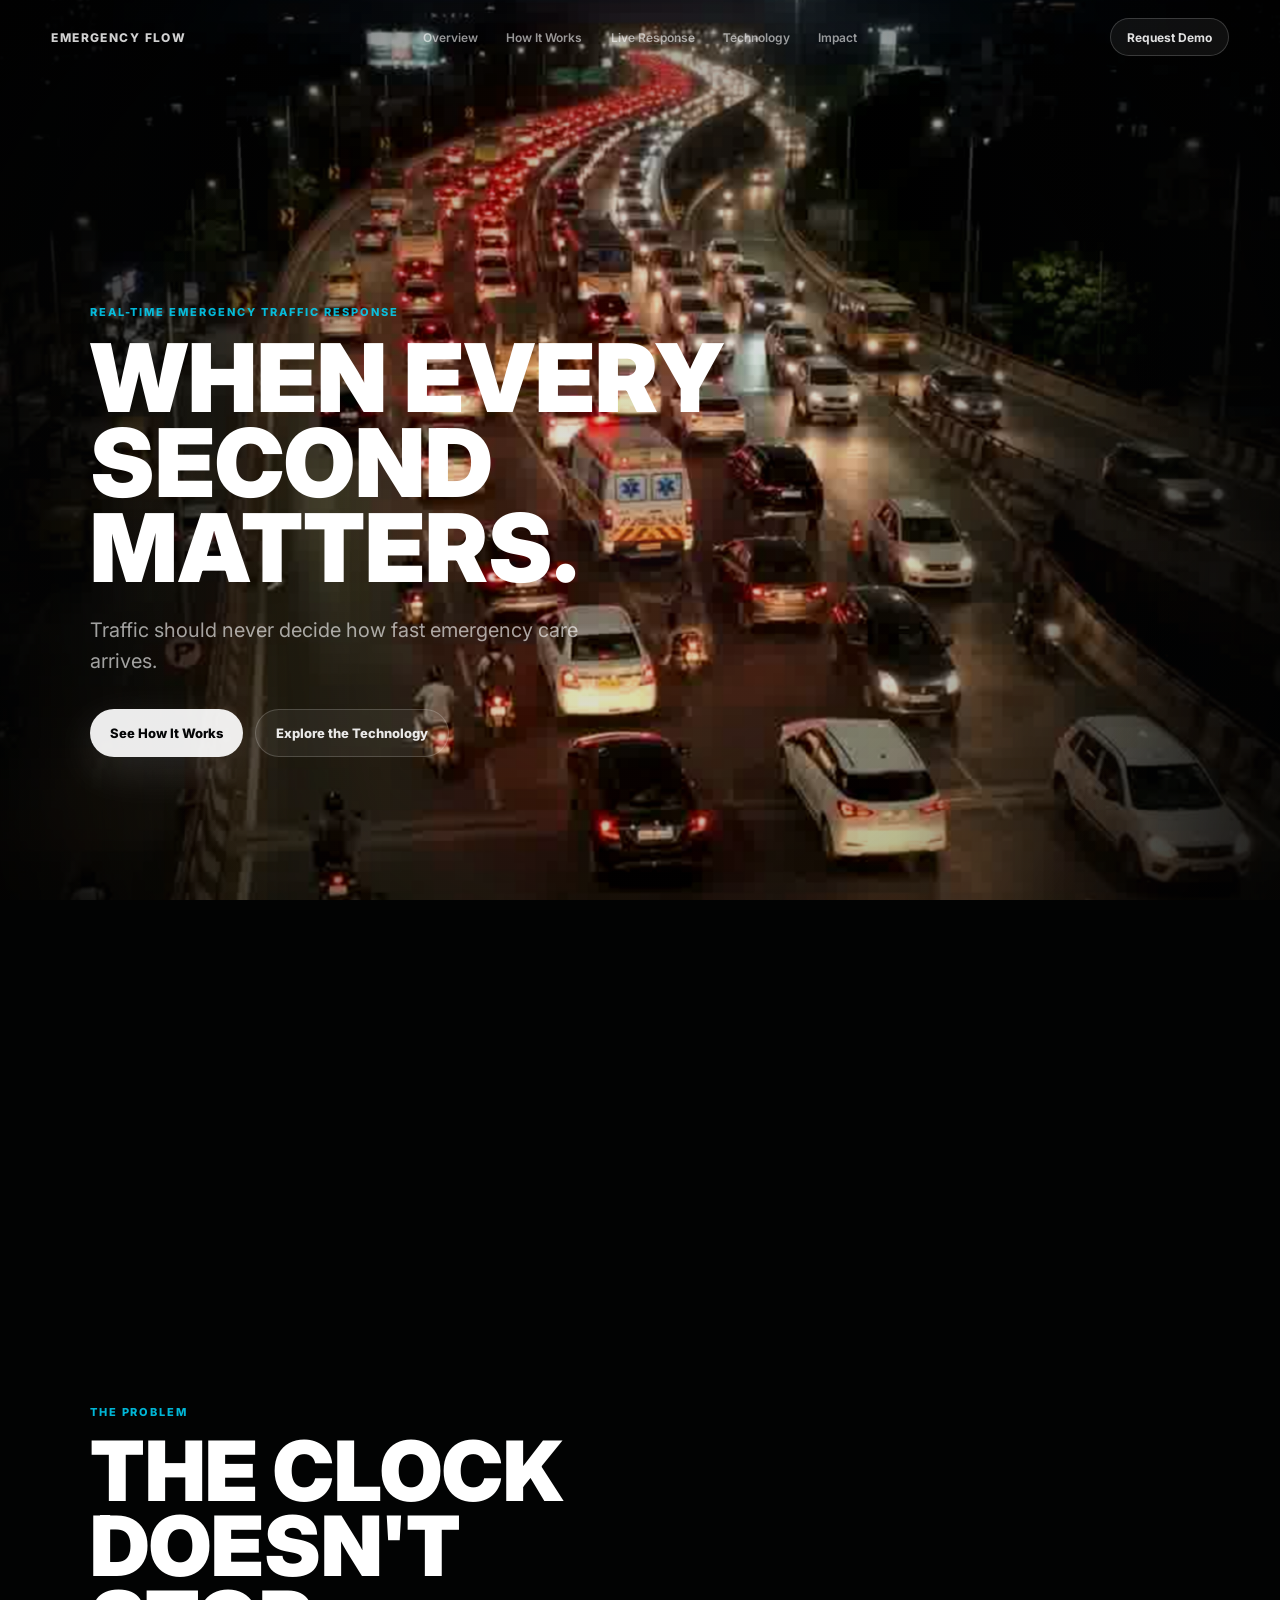
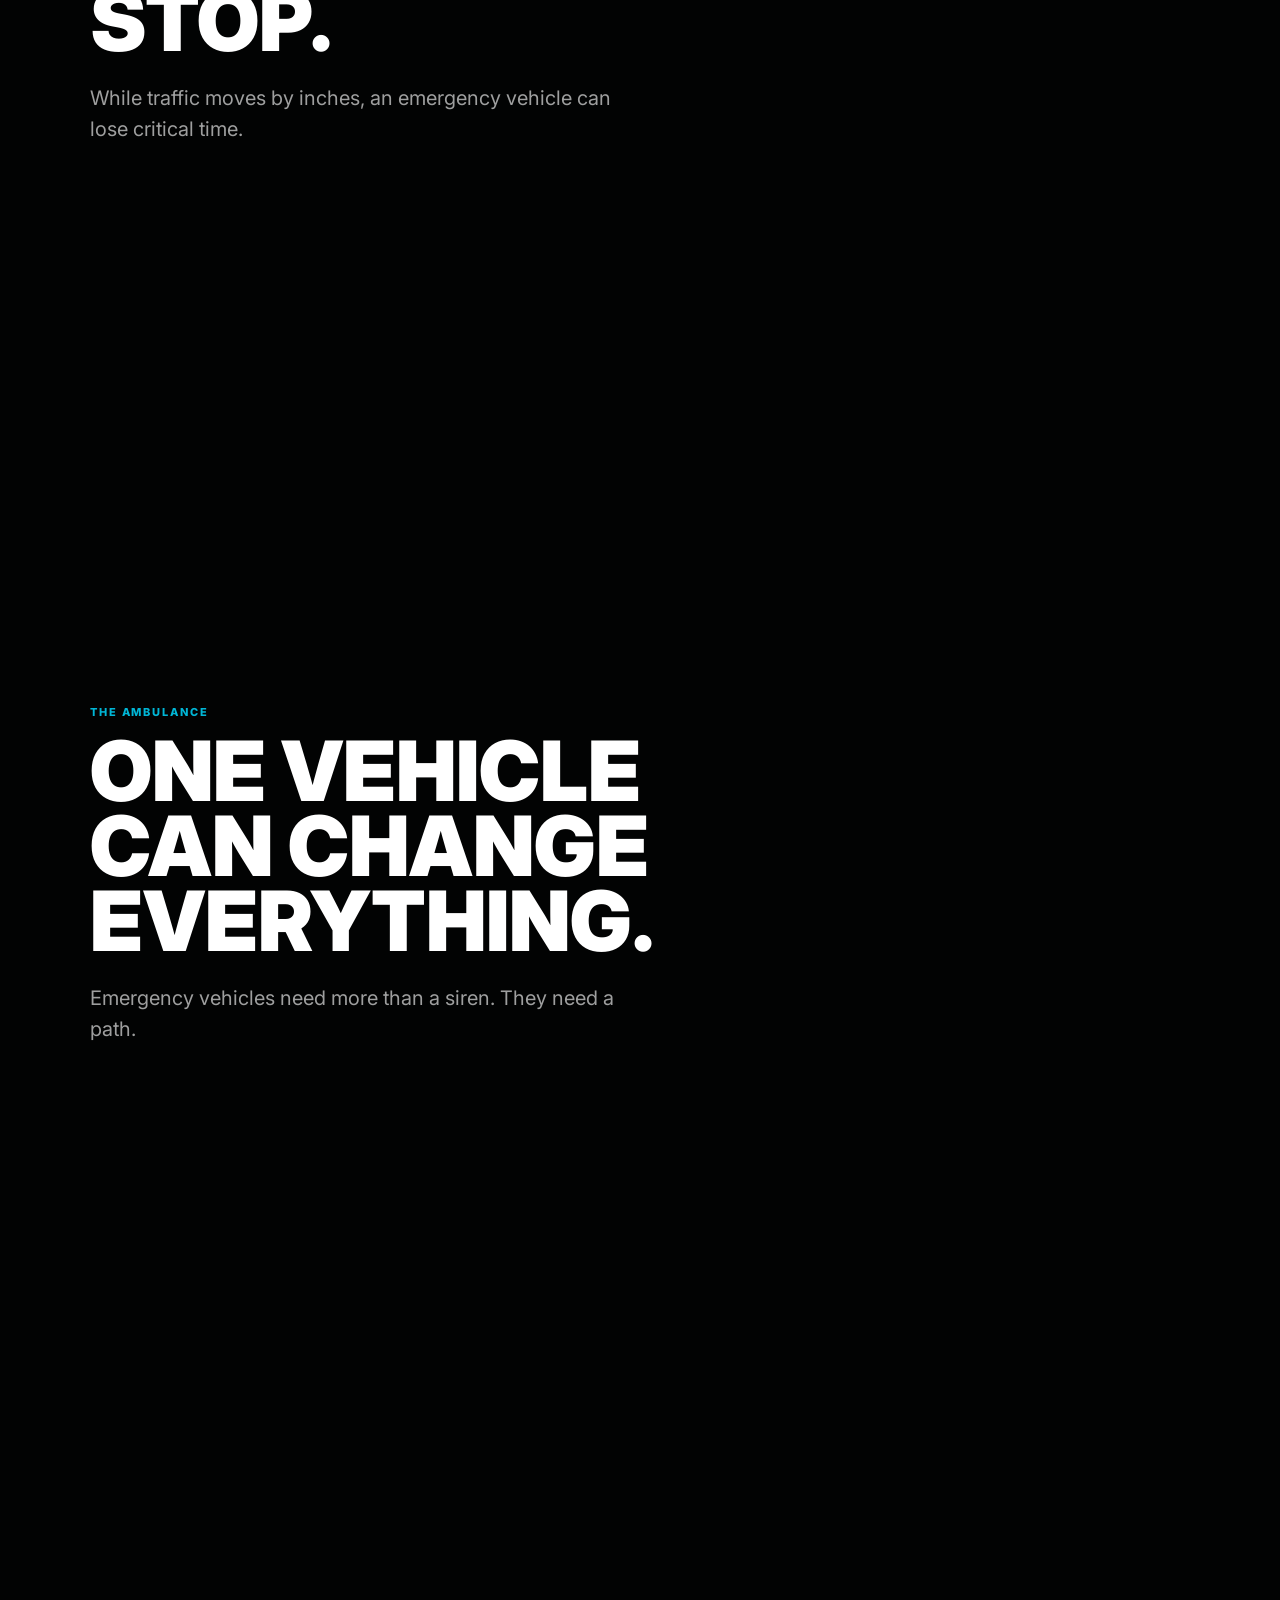
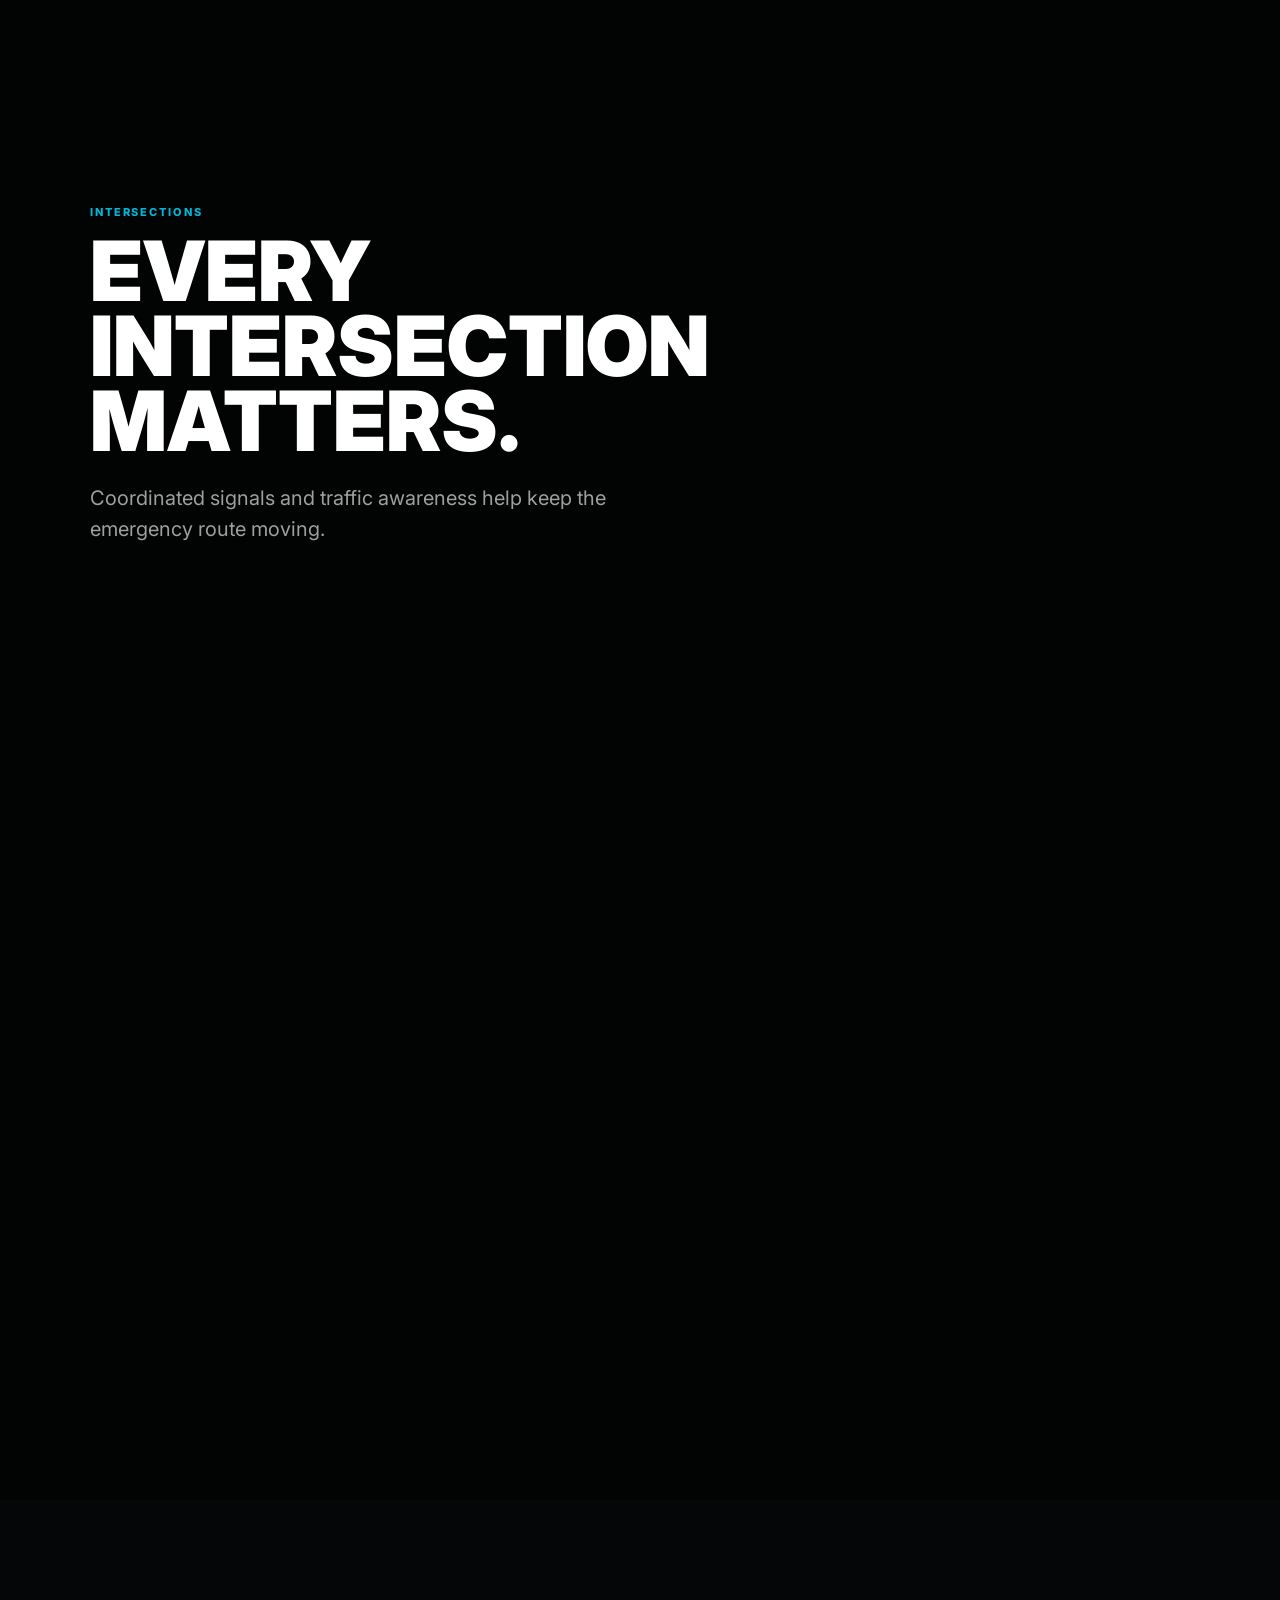
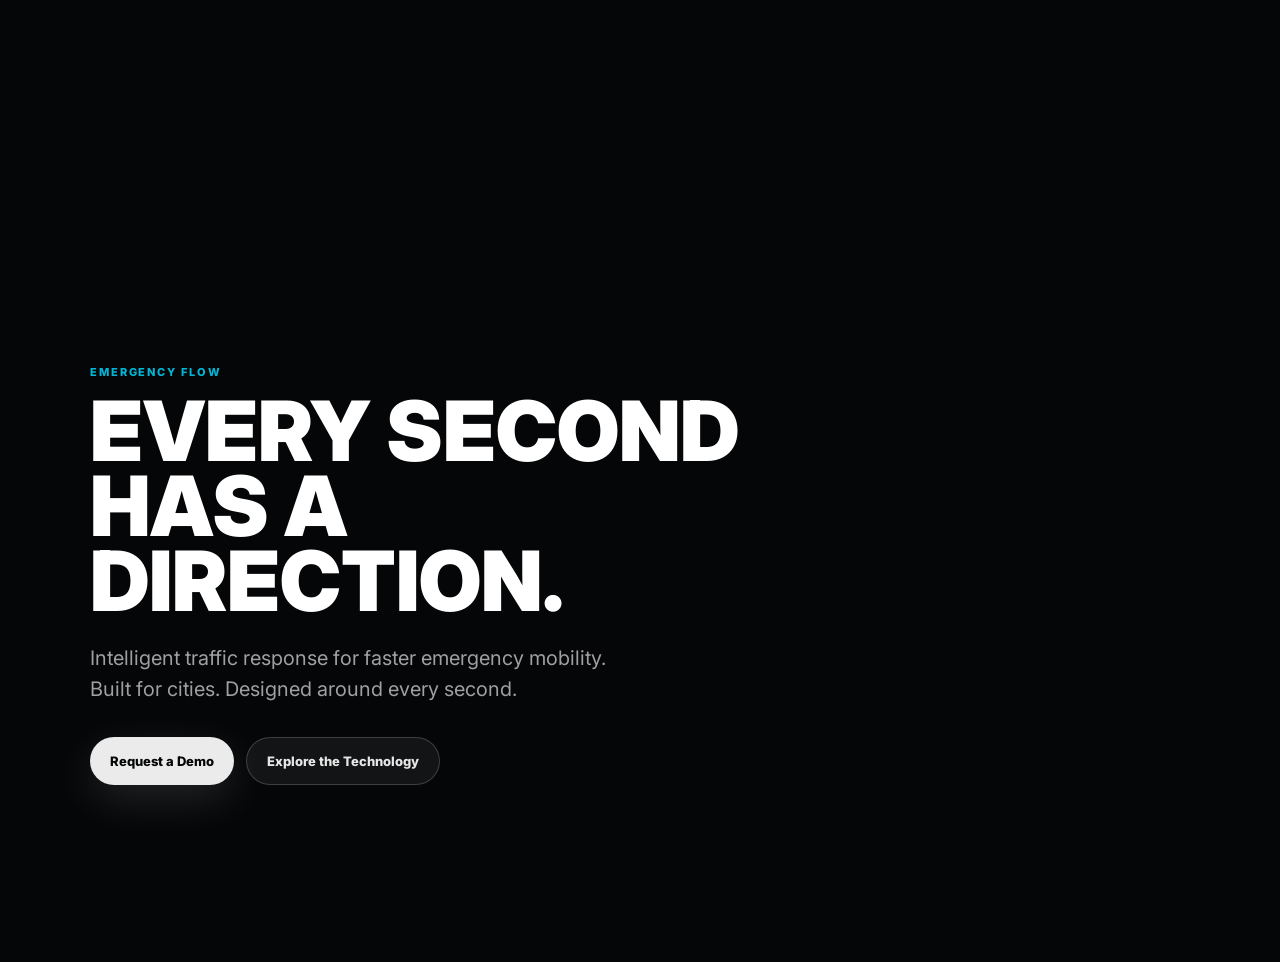
==== index.html @ 779839ba "Build traffic optimizer dashboard and live comparison modules" ====
<!doctype html>
<html lang="en">
  <head>
    <meta charset="UTF-8" />
    <meta name="viewport" content="width=device-width, initial-scale=1.0" />
    <title>Emergency Flow</title>
    <link rel="preconnect" href="https://fonts.googleapis.com" />
    <link rel="preconnect" href="https://fonts.gstatic.com" crossorigin />
    <link href="https://fonts.googleapis.com/css2?family=Inter:wght@400;500;600;700;800;900&display=swap" rel="stylesheet" />
    <link rel="stylesheet" href="./styles.css" />
  </head>
  <body>
    <nav class="nav" aria-label="Primary navigation">
      <a class="brand" href="#top" aria-label="Emergency Flow home">Emergency Flow</a>
      <div class="nav-links" aria-label="Page sections">
        <a href="#overview">Overview</a>
        <a href="#how">How It Works</a>
        <a href="#live">Live Response</a>
        <a href="#technology">Technology</a>
        <a href="#impact">Impact</a>
      </div>
      <a class="demo-link" href="#demo">Request Demo</a>
    </nav>

    <main id="top">
      <section class="cinema" id="overview" aria-label="Emergency Flow cinematic demonstration">
        <div class="stage">
          <canvas id="trafficCanvas" aria-label="Night traffic jam with ambulance response visualization"></canvas>
          <div class="vignette"></div>
          <div class="scanline"></div>
          <div class="ambulance-focus" aria-hidden="true"></div>
          <div class="route-layer" aria-hidden="true">
            <svg id="routeSvg" viewBox="0 0 1280 720" preserveAspectRatio="xMidYMid slice">
              <path class="lane-edge edge-left" d="M608 660 C616 595 624 540 634 492 C646 432 653 377 662 326 C671 267 686 218 718 154" />
              <path class="lane-edge edge-right" d="M652 664 C654 602 661 548 672 500 C687 438 696 382 704 330 C716 266 733 215 762 152" />
              <path id="routeGlow" d="M630 666 C636 599 644 543 654 494 C668 432 676 377 685 326 C696 264 714 214 740 150" />
              <path id="routeLine" d="M630 666 C636 599 644 543 654 494 C668 432 676 377 685 326 C696 264 714 214 740 150" />
              <circle id="ambulanceMarker" cx="630" cy="666" r="8" />
            </svg>
          </div>
          <div class="detection-layer" aria-hidden="true">
            <span class="box box-a" data-label="EV-01"></span>
            <span class="box box-b" data-label="LANE GAP"></span>
            <span class="box box-c" data-label="BLOCKED"></span>
            <span class="box box-d" data-label="DENSITY"></span>
          </div>
          <div class="emergency-pulse" aria-hidden="true"></div>
          <div class="signal-chip" aria-hidden="true">
            <span></span>
            <strong>Red</strong>
          </div>
        </div>

        <div class="story story-hero" data-story="0">
          <p class="eyebrow">Real-time emergency traffic response</p>
          <h1>When every second matters.</h1>
          <p>Traffic should never decide how fast emergency care arrives.</p>
          <div class="hero-actions">
            <a class="button primary" href="#how">See How It Works</a>
            <a class="button secondary" href="#technology">Explore the Technology</a>
          </div>
        </div>

        <div class="story" data-story="1" id="how">
          <p class="eyebrow">The problem</p>
          <h2>The clock doesn't stop.</h2>
          <p>While traffic moves by inches, an emergency vehicle can lose critical time.</p>
        </div>

        <div class="story" data-story="2">
          <p class="eyebrow">The ambulance</p>
          <h2>One vehicle can change everything.</h2>
          <p>Emergency vehicles need more than a siren. They need a path.</p>
        </div>

        <div class="story" data-story="3" id="live">
          <p class="eyebrow">Intelligence activates</p>
          <h2>See the road before it opens.</h2>
          <p>Real-time traffic intelligence identifies congestion, analyzes available lanes and calculates a response route.</p>
        </div>

        <div class="story" data-story="4" id="technology">
          <p class="eyebrow">Emergency corridor</p>
          <h2>Create a clear path.</h2>
          <p>Coordinated traffic movement can turn a blocked road into an emergency corridor.</p>
        </div>

        <div class="story" data-story="5">
          <p class="eyebrow">Intersections</p>
          <h2>Every intersection matters.</h2>
          <p>Coordinated signals and traffic awareness help keep the emergency route moving.</p>
        </div>

        <div class="story" data-story="6" id="impact">
          <p class="eyebrow">Response route</p>
          <h2>From traffic jam to response route.</h2>
          <p>Turn fragmented traffic data into coordinated emergency movement.</p>
        </div>

        <div class="story final" data-story="7" id="demo">
          <p class="eyebrow">Emergency Flow</p>
          <h2>Every second has a direction.</h2>
          <p>Intelligent traffic response for faster emergency mobility. Built for cities. Designed around every second.</p>
          <div class="hero-actions">
            <a class="button primary" href="mailto:demo@emergencyflow.example">Request a Demo</a>
            <a class="button secondary" href="#technology">Explore the Technology</a>
          </div>
        </div>

        <aside class="hud hud-left" aria-label="Live response status">
          <span>Traffic Status</span>
          <strong id="trafficStatus">Heavy Congestion</strong>
          <small id="etaStatus">ETA +03:42</small>
        </aside>

        <aside class="hud hud-right" aria-label="Ambulance route status">
          <span id="systemLabel">Ambulance Status</span>
          <strong id="systemStatus">Blocked</strong>
          <small id="clearanceStatus">Clearance Required</small>
        </aside>

        <aside class="metrics" aria-label="Concept metrics">
          <div>
            <strong id="timeMetric">03:18</strong>
            <span>Time Saved</span>
          </div>
          <div>
            <strong>01</strong>
            <span>Ambulance</span>
          </div>
          <div>
            <strong id="routeMetric">01</strong>
            <span>Clear Route</span>
          </div>
        </aside>
      </section>

    </main>

    <script src="./script.js"></script>
  </body>
</html>
---- styles.css ----
:root {
  --bg: #050607;
  --bg-2: #0a0d10;
  --surface: rgba(16, 20, 25, 0.52);
  --text: #ffffff;
  --muted: rgba(255, 255, 255, 0.62);
  --faint: rgba(255, 255, 255, 0.12);
  --red: #ff2d2d;
  --blue: #2563ff;
  --green: #20e070;
  --cyan: #00d9ff;
  --amber: #ffb020;
}

* {
  box-sizing: border-box;
}

html {
  scroll-behavior: smooth;
  background: var(--bg);
}

body {
  margin: 0;
  min-width: 320px;
  font-family: Inter, ui-sans-serif, system-ui, -apple-system, BlinkMacSystemFont, "Segoe UI", sans-serif;
  color: var(--text);
  background: var(--bg);
  overflow-x: hidden;
}

a {
  color: inherit;
  text-decoration: none;
}

.nav {
  position: fixed;
  top: 0;
  left: 0;
  z-index: 20;
  display: grid;
  grid-template-columns: minmax(140px, 1fr) auto minmax(130px, 1fr);
  align-items: center;
  width: 100%;
  padding: 18px clamp(18px, 4vw, 56px);
  color: rgba(255, 255, 255, 0.82);
  transition: background 260ms ease, border-color 260ms ease, padding 260ms ease;
  border-bottom: 1px solid transparent;
}

.nav.scrolled {
  padding-top: 12px;
  padding-bottom: 12px;
  background: rgba(5, 6, 7, 0.66);
  border-color: rgba(255, 255, 255, 0.09);
  backdrop-filter: blur(22px);
}

.brand {
  font-size: 12px;
  font-weight: 800;
  letter-spacing: 0.12em;
  text-transform: uppercase;
}

.nav-links {
  display: flex;
  align-items: center;
  gap: clamp(18px, 2.2vw, 34px);
  font-size: 12px;
  font-weight: 600;
  color: rgba(255, 255, 255, 0.58);
}

.nav-links a,
.demo-link {
  transition: color 180ms ease, transform 180ms ease;
}

.nav-links a:hover,
.demo-link:hover {
  color: #fff;
  transform: translateY(-1px);
}

.demo-link {
  justify-self: end;
  display: inline-flex;
  align-items: center;
  min-height: 38px;
  padding: 0 16px;
  border: 1px solid rgba(255, 255, 255, 0.18);
  border-radius: 999px;
  font-size: 12px;
  font-weight: 700;
  color: rgba(255, 255, 255, 0.88);
  background: rgba(255, 255, 255, 0.06);
}

.cinema {
  position: relative;
  height: 700vh;
  background: #020303;
  isolation: isolate;
}

.stage {
  position: fixed;
  top: 0;
  left: 0;
  z-index: 0;
  width: 100%;
  height: 100vh;
  overflow: hidden;
  background: #020303;
}

canvas,
.vignette,
.scanline,
.ambulance-focus,
.route-layer,
.detection-layer,
.emergency-pulse {
  position: absolute;
  inset: 0;
}

canvas {
  width: 100%;
  height: 100%;
  display: block;
  filter: saturate(1.08) contrast(1.03) brightness(0.9);
}

canvas,
.route-layer,
.detection-layer,
.emergency-pulse,
.ambulance-focus {
  transform: scale(var(--camera-scale, 1.02)) translate3d(var(--camera-x, 0), var(--camera-y, 0), 0);
  transform-origin: var(--focus-x, 50%) var(--focus-y, 54%);
  will-change: transform;
}

.vignette {
  pointer-events: none;
  background:
    radial-gradient(circle at var(--focus-x, 52%) var(--focus-y, 56%), rgba(0, 0, 0, 0) 0 28%, rgba(0, 0, 0, 0.24) 62%, rgba(0, 0, 0, 0.8) 100%),
    linear-gradient(90deg, rgba(5, 6, 7, 0.76), rgba(5, 6, 7, 0.04) 30%, rgba(5, 6, 7, 0.06) 70%, rgba(5, 6, 7, 0.66));
}

.scanline {
  pointer-events: none;
  opacity: 0.045;
  background: repeating-linear-gradient(0deg, rgba(255, 255, 255, 0.08) 0 1px, transparent 1px 4px);
  mix-blend-mode: overlay;
}

.ambulance-focus {
  pointer-events: none;
  opacity: var(--focus-opacity, 0.28);
  background:
    radial-gradient(ellipse at var(--focus-x, 51%) var(--focus-y, 55%), rgba(255, 255, 255, 0.12) 0 3%, rgba(37, 99, 255, 0.11) 4%, rgba(255, 45, 45, 0.09) 7%, transparent 18%);
  mix-blend-mode: screen;
}

.route-layer {
  opacity: var(--route-opacity, 0);
  pointer-events: none;
  mix-blend-mode: screen;
}

#routeSvg {
  width: 100%;
  height: 100%;
}

#routeGlow,
#routeLine,
.lane-edge {
  fill: none;
  stroke-linecap: round;
  stroke-linejoin: round;
  stroke-dasharray: var(--route-length, 720);
  stroke-dashoffset: var(--route-offset, 720);
}

.lane-edge {
  stroke: rgba(32, 224, 112, 0.22);
  stroke-width: 1.5;
  stroke-dasharray: 12 14;
  stroke-dashoffset: calc(var(--route-offset, 720) * 0.8);
  filter: drop-shadow(0 0 8px rgba(32, 224, 112, 0.26));
}

#routeGlow {
  stroke: rgba(32, 224, 112, 0.18);
  stroke-width: 30;
  filter: blur(18px);
}

#routeLine {
  stroke: rgba(32, 224, 112, 0.68);
  stroke-width: 4;
  filter: drop-shadow(0 0 10px rgba(32, 224, 112, 0.46));
}

#ambulanceMarker {
  fill: rgba(37, 99, 255, 0.72);
  stroke: rgba(255, 255, 255, 0.64);
  stroke-width: 1.5;
  opacity: var(--marker-opacity, 0);
}

.detection-layer {
  opacity: var(--detection-opacity, 0);
  pointer-events: none;
}

.box {
  position: absolute;
  border: 1px solid rgba(0, 217, 255, 0.32);
  background: rgba(0, 217, 255, 0.025);
  box-shadow: 0 0 18px rgba(0, 217, 255, 0.07);
}

.box::after {
  content: "";
  position: absolute;
  top: -5px;
  left: -5px;
  width: 8px;
  height: 8px;
  border-top: 1px solid rgba(0, 217, 255, 0.82);
  border-left: 1px solid rgba(0, 217, 255, 0.82);
}

.box::before {
  content: attr(data-label);
  position: absolute;
  left: 0;
  bottom: calc(100% + 5px);
  color: rgba(180, 240, 255, 0.72);
  font-size: 8px;
  font-weight: 800;
  letter-spacing: 0.12em;
  text-transform: uppercase;
}

.box-a { left: 47.7%; top: 47.6%; width: 68px; height: 54px; }
.box-b { left: 56.2%; top: 50.8%; width: 62px; height: 46px; }
.box-c { left: 39.2%; top: 60.4%; width: 70px; height: 50px; }
.box-d { left: 63%; top: 63.7%; width: 78px; height: 58px; }

.emergency-pulse {
  opacity: var(--pulse-opacity, 0.26);
  pointer-events: none;
  background:
    radial-gradient(circle at var(--focus-x, 50%) var(--focus-y, 50%), rgba(37, 99, 255, 0.14), transparent 9%),
    radial-gradient(circle at calc(var(--focus-x, 50%) - 2%) calc(var(--focus-y, 50%) - 1%), rgba(255, 45, 45, 0.12), transparent 7%);
  mix-blend-mode: screen;
  animation: lights 1.1s steps(2, end) infinite;
}

@keyframes lights {
  0%, 100% { filter: hue-rotate(0deg); opacity: var(--pulse-opacity, 0.34); }
  50% { filter: hue-rotate(80deg); opacity: calc(var(--pulse-opacity, 0.34) + 0.14); }
}

.signal-chip {
  position: fixed;
  right: clamp(18px, 4vw, 56px);
  bottom: clamp(132px, 19vh, 190px);
  z-index: 9;
  display: flex;
  align-items: center;
  gap: 10px;
  min-height: 40px;
  padding: 0 14px;
  border: 1px solid rgba(255, 255, 255, 0.12);
  border-radius: 999px;
  background: rgba(5, 6, 7, 0.44);
  backdrop-filter: blur(18px);
  color: rgba(255, 255, 255, 0.72);
  font-size: 11px;
  font-weight: 800;
  text-transform: uppercase;
  opacity: var(--signal-opacity, 0);
  transform: translateY(12px);
  transition: opacity 260ms ease, transform 260ms ease;
}

.signal-chip.active {
  transform: translateY(0);
}

.signal-chip span {
  width: 8px;
  height: 8px;
  border-radius: 50%;
  background: var(--red);
  box-shadow: 0 0 18px var(--red);
}

.signal-chip.clear span {
  background: var(--green);
  box-shadow: 0 0 18px var(--green);
}

.story {
  position: relative;
  z-index: 8;
  display: grid;
  align-content: center;
  width: min(560px, calc(100vw - 40px));
  min-height: 100vh;
  margin-left: clamp(20px, 7vw, 96px);
  padding-top: 14vh;
  opacity: var(--story-opacity, 0);
  transform: translateY(var(--story-y, 28px));
  transition: none;
  pointer-events: none;
}

.story.active {
  pointer-events: auto;
}

.story-hero {
  width: min(880px, calc(100vw - 40px));
  min-height: 118vh;
  padding-top: 0;
}

.story.final {
  width: min(680px, calc(100vw - 40px));
}

.eyebrow {
  margin: 0 0 14px;
  color: rgba(0, 217, 255, 0.84);
  font-size: 11px;
  font-weight: 800;
  letter-spacing: 0.18em;
  line-height: 1.4;
  text-transform: uppercase;
}

h1,
h2 {
  margin: 0;
  max-width: 900px;
  font-weight: 900;
  letter-spacing: 0;
  text-transform: uppercase;
}

h1 {
  font-size: clamp(50px, 7.4vw, 118px);
  line-height: 0.9;
}

h2 {
  font-size: clamp(44px, 6.5vw, 104px);
  line-height: 0.9;
}

.story p:not(.eyebrow) {
  max-width: 550px;
  margin: 24px 0 0;
  color: var(--muted);
  font-size: clamp(16px, 1.6vw, 20px);
  line-height: 1.55;
}

.hero-actions {
  display: flex;
  flex-wrap: wrap;
  gap: 12px;
  margin-top: 32px;
  pointer-events: auto;
}

.button {
  display: inline-flex;
  align-items: center;
  justify-content: center;
  min-height: 48px;
  padding: 0 20px;
  border-radius: 999px;
  font-size: 13px;
  font-weight: 800;
  transition: transform 200ms ease, border-color 200ms ease, background 200ms ease, box-shadow 200ms ease;
}

.button:hover {
  transform: translateY(-2px) scale(1.02);
}

.button.primary {
  background: rgba(255, 255, 255, 0.92);
  color: #050607;
  box-shadow: 0 14px 44px rgba(255, 255, 255, 0.12);
}

.button.secondary {
  border: 1px solid rgba(255, 255, 255, 0.18);
  background: rgba(255, 255, 255, 0.06);
  color: rgba(255, 255, 255, 0.9);
}

.hud,
.metrics {
  position: fixed;
  z-index: 10;
  border: 1px solid rgba(255, 255, 255, 0.12);
  background: rgba(5, 6, 7, 0.34);
  backdrop-filter: blur(20px);
  box-shadow: 0 24px 80px rgba(0, 0, 0, 0.28);
}

.hud {
  bottom: clamp(22px, 4vw, 46px);
  min-width: 218px;
  padding: 15px 16px;
  border-radius: 8px;
  opacity: var(--hud-opacity, 0);
  transform: translateY(16px);
  transition: opacity 260ms ease, transform 260ms ease;
}

.hud.visible {
  transform: translateY(0);
}

.hud-left {
  left: clamp(18px, 4vw, 56px);
}

.hud-right {
  right: clamp(18px, 4vw, 56px);
}

.hud span,
.hud small,
.metrics span {
  display: block;
  color: rgba(255, 255, 255, 0.46);
  font-size: 10px;
  font-weight: 800;
  letter-spacing: 0.14em;
  line-height: 1.4;
  text-transform: uppercase;
}

.hud strong {
  display: block;
  margin: 7px 0;
  color: #fff;
  font-size: 19px;
  line-height: 1;
}

.metrics {
  left: 50%;
  bottom: clamp(22px, 4vw, 46px);
  display: flex;
  gap: 2px;
  padding: 6px;
  border-radius: 8px;
  opacity: var(--metrics-opacity, 0);
  transform: translateX(-50%) translateY(16px);
  transition: opacity 260ms ease, transform 260ms ease;
}

.metrics.visible {
  transform: translateX(-50%) translateY(0);
}

.metrics div {
  min-width: 116px;
  padding: 14px 16px;
  background: rgba(255, 255, 255, 0.04);
}

.metrics strong {
  display: block;
  color: #fff;
  font-size: 28px;
  line-height: 1;
}

@media (max-width: 820px) {
  .nav {
    grid-template-columns: 1fr auto;
  }

  .nav-links {
    display: none;
  }

  .story {
    width: min(100% - 32px, 520px);
    margin-left: 16px;
    align-content: end;
    min-height: 92vh;
    padding-top: 88px;
    padding-bottom: 42vh;
  }

  .story-hero {
    width: min(100% - 32px, 580px);
    min-height: 104vh;
  }

  h1 {
    font-size: clamp(46px, 15vw, 72px);
  }

  h2 {
    font-size: clamp(38px, 12vw, 60px);
  }

  .story p:not(.eyebrow) {
    font-size: 16px;
    max-width: 94%;
  }

  .hud-right,
  .metrics {
    display: none;
  }

  .hud-left {
    left: 16px;
    right: 16px;
    bottom: max(14px, env(safe-area-inset-bottom));
    min-width: auto;
    padding: 12px 14px;
  }

  .hud strong {
    font-size: 17px;
  }

  .hero-actions {
    gap: 10px;
    margin-top: 22px;
  }

  .button {
    min-height: 44px;
    padding: 0 16px;
    font-size: 12px;
  }

  .signal-chip {
    display: none;
  }

  .vignette {
    background:
      radial-gradient(circle at var(--focus-x, 50%) var(--focus-y, 58%), rgba(0, 0, 0, 0) 0 24%, rgba(0, 0, 0, 0.42) 68%, rgba(0, 0, 0, 0.86) 100%),
      linear-gradient(0deg, rgba(5, 6, 7, 0.88), rgba(5, 6, 7, 0.1) 60%, rgba(5, 6, 7, 0.58));
  }
}

@media (max-width: 430px) {
  .brand {
    font-size: 11px;
  }

  .demo-link {
    min-height: 34px;
    padding: 0 12px;
    font-size: 11px;
  }

  h1 {
    font-size: clamp(40px, 13.5vw, 58px);
  }

  h2 {
    font-size: clamp(34px, 11vw, 50px);
  }

  .hero-actions {
    flex-direction: column;
    align-items: flex-start;
  }
}

@media (prefers-reduced-motion: reduce) {
  html {
    scroll-behavior: auto;
  }

  *,
  *::before,
  *::after {
    animation-duration: 0.01ms !important;
    animation-iteration-count: 1 !important;
    transition-duration: 0.01ms !important;
  }
}

/* Operations dashboard: dense, calm controls below the cinematic story. */
.command-center {
  position: relative;
  z-index: 3;
  padding: 112px clamp(20px, 6vw, 96px) 120px;
  background: #090b0d;
  border-top: 1px solid rgba(255,255,255,.08);
}
.dashboard-page { min-height:100vh; background:#090b0d; color:#f3f3ed; }
.dashboard-nav { position:relative; z-index:5; display:flex; align-items:center; gap:18px; justify-content:space-between; padding:20px clamp(20px,6vw,96px); border-bottom:1px solid rgba(255,255,255,.08); background:rgba(9,11,13,.94); }
.dashboard-title { color:#9fa5a6; font:11px ui-monospace,monospace; letter-spacing:.12em; text-transform:uppercase; }
.dashboard-shell { min-height:calc(100vh - 76px); }
.standalone-command { min-height:calc(100vh - 76px); padding-top:clamp(64px,9vh,120px); }
.standalone-command h1 { margin:8px 0 10px; font-size:clamp(38px,5vw,68px); letter-spacing:-.05em; }
.command-center::before { content: ""; position:absolute; inset:0; pointer-events:none; background: linear-gradient(110deg, rgba(150,24,30,.10), transparent 38%, rgba(32,126,94,.07)); }
.command-header,.kpi-grid,.command-grid { position:relative; max-width:1320px; margin-inline:auto; }
.command-header { display:flex; justify-content:space-between; gap:32px; align-items:end; margin-bottom:32px; }
.command-header h2 { margin:8px 0 10px; font-size:clamp(32px,4vw,58px); letter-spacing:-.04em; }
.command-subtitle { color:#9fa5a6; margin:0; font-size:15px; }
.command-actions { display:flex; align-items:center; gap:16px; flex-wrap:wrap; justify-content:flex-end; }
.network-status { color:#b7c0bd; font:11px/1.2 ui-monospace,monospace; text-transform:uppercase; letter-spacing:.1em; white-space:nowrap; }
.network-status i { display:inline-block; width:7px; height:7px; border-radius:50%; background:#43d39c; box-shadow:0 0 12px #43d39c; margin-right:8px; }
.command-button { border:1px solid rgba(255,255,255,.18); background:#15191b; color:#f4f5f3; min-height:42px; padding:0 18px; border-radius:4px; font:700 11px ui-monospace,monospace; letter-spacing:.08em; text-transform:uppercase; cursor:pointer; transition:.25s ease; }
.command-button-danger { background:#9b2830; border-color:#cf5d63; box-shadow:0 8px 28px rgba(155,40,48,.2); }
.command-button-danger.active { background:#227453; border-color:#52c495; }
.kpi-grid { display:grid; grid-template-columns:repeat(4,1fr); gap:12px; margin-bottom:12px; }
.kpi-card,.command-panel { background:rgba(19,23,24,.84); border:1px solid rgba(255,255,255,.09); box-shadow:0 18px 50px rgba(0,0,0,.2); }
.kpi-card { padding:20px; min-height:130px; display:flex; flex-direction:column; justify-content:space-between; }
.kpi-card span,.kpi-card small,.panel-kicker { color:#87908d; font:10px ui-monospace,monospace; text-transform:uppercase; letter-spacing:.12em; }
.kpi-card strong { font-size:36px; letter-spacing:-.05em; color:#f3f3ed; }
.kpi-card strong span { color:#8fd1b0; font-size:18px; letter-spacing:0; }
.kpi-card small { letter-spacing:.02em; text-transform:none; font-family:inherit; font-size:11px; }
.positive { color:#70c79f !important; }.warning { color:#e8b36a !important; }
.command-grid { display:grid; grid-template-columns:1.25fr 1fr .9fr; gap:12px; }
.command-panel { padding:22px; min-height:282px; }
.panel-heading { display:flex; justify-content:space-between; align-items:start; gap:12px; margin-bottom:30px; }
.panel-heading h3 { margin:8px 0 0; font-size:21px; letter-spacing:-.03em; }
.live-tag,.delta { color:#68d3a0; font:10px ui-monospace,monospace; letter-spacing:.12em; }.live-tag::before { content:""; display:inline-block; width:6px; height:6px; border-radius:50%; background:#68d3a0; margin:0 7px 1px 0; }
.text-button { background:none; border:0; color:#9fb5ac; font:11px ui-monospace,monospace; cursor:pointer; text-transform:uppercase; letter-spacing:.08em; }
.route-visual { padding:8px 0 24px; }.route-line { height:5px; margin:10px 10px 18px; background:linear-gradient(90deg,#b8444b 0 10%,#d5a75c 10% 45%,#54c495 45% 100%); position:relative; }.route-dot { position:absolute; top:50%; width:13px; height:13px; border-radius:50%; transform:translate(-50%,-50%); border:3px solid #121617; }.route-dot.start{left:0;background:#d35b61}.route-dot.mid{left:45%;background:#dfb363}.route-dot.end{left:100%;background:#54c495}.route-labels{display:flex;justify-content:space-between;color:#d4d8d2;font-size:11px;line-height:1.35}.route-labels small{color:#7f8985;font:10px ui-monospace,monospace}.route-footer{display:flex;gap:14px;align-items:center;border-top:1px solid rgba(255,255,255,.08);padding-top:16px;color:#89928e;font-size:11px}.route-footer strong{font:700 16px ui-monospace,monospace;color:#efe9da}.route-footer span:last-child{margin-left:auto;color:#d6aa66;font:10px ui-monospace,monospace;text-transform:uppercase}
.signal-list{display:grid;gap:2px}.signal-row{display:grid;grid-template-columns:48px 1fr 58px 32px;gap:10px;align-items:center;padding:13px 0;border-top:1px solid rgba(255,255,255,.07);font-size:11px}.signal-id{font:10px ui-monospace,monospace;color:#87918d}.signal-row strong{font-weight:500}.signal-row b{font:11px ui-monospace,monospace;color:#d1d5d0;text-align:right}.signal-pill{font:9px ui-monospace,monospace;text-align:center}.red{color:#e17b7e}.amber{color:#dcb167}.green{color:#67c99e}
.bar-chart{height:150px;display:flex;align-items:end;gap:22px;border-bottom:1px solid rgba(255,255,255,.12);padding:0 20px}.bar-chart span{height:var(--value);flex:1;background:#5b6260;position:relative;min-width:26px}.bar-chart span.active{background:#4a9c78}.bar-chart span.emergency{background:#d9a65b}.bar-chart i{position:absolute;bottom:-22px;left:50%;transform:translateX(-50%);font:9px ui-monospace,monospace;color:#89928e;font-style:normal;white-space:nowrap}.insight-copy{display:flex;gap:10px;align-items:baseline;margin-top:32px}.insight-copy strong{font:700 23px ui-monospace,monospace}.insight-copy span{color:#89928e;font-size:11px;line-height:1.4}
@media (max-width:900px){.command-header{align-items:start;flex-direction:column}.command-actions{justify-content:flex-start}.kpi-grid{grid-template-columns:repeat(2,1fr)}.command-grid{grid-template-columns:1fr}.command-panel{min-height:0}.command-center{padding-top:80px}}
@media (max-width:520px){.command-center{padding-inline:16px}.kpi-card{padding:15px;min-height:112px}.kpi-card strong{font-size:28px}.signal-row{grid-template-columns:42px 1fr 50px 28px;font-size:10px}.route-footer{flex-wrap:wrap}.route-footer span:last-child{margin-left:0;width:100%}.command-header h2{font-size:36px}}
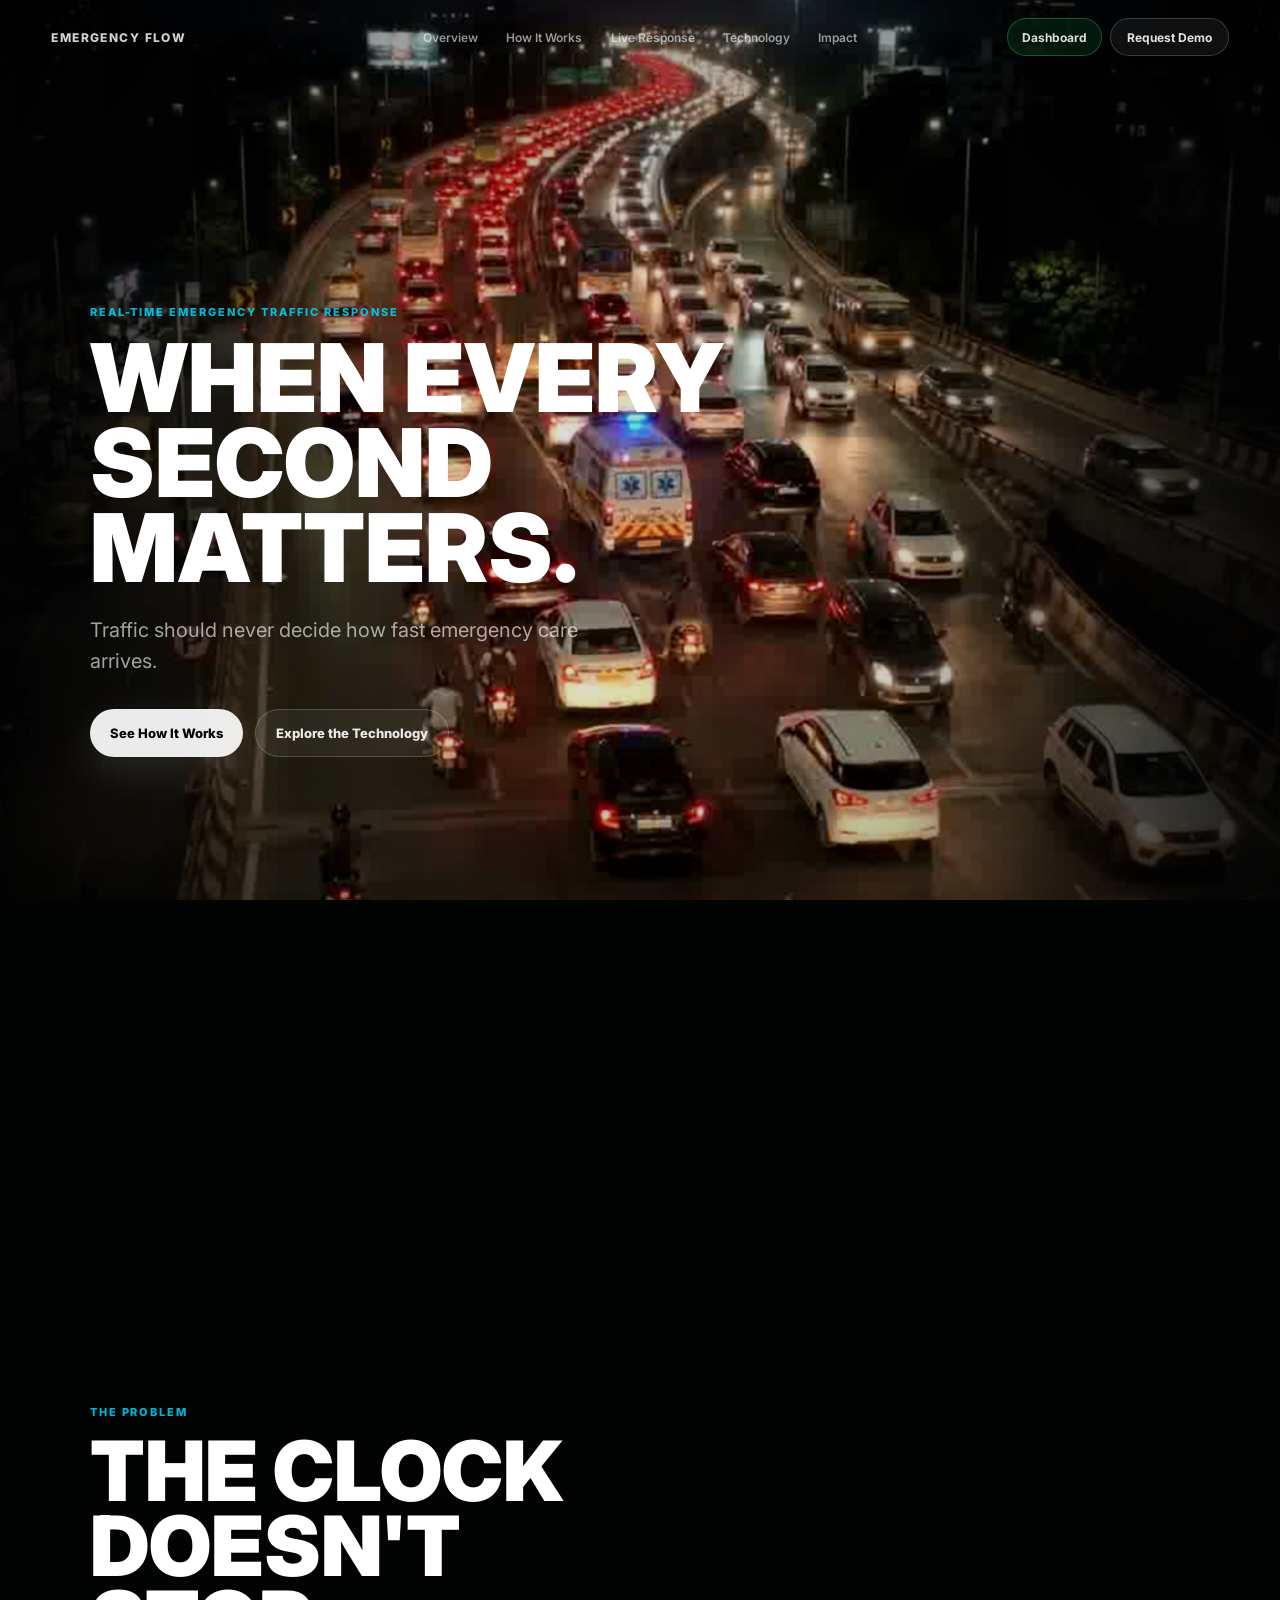
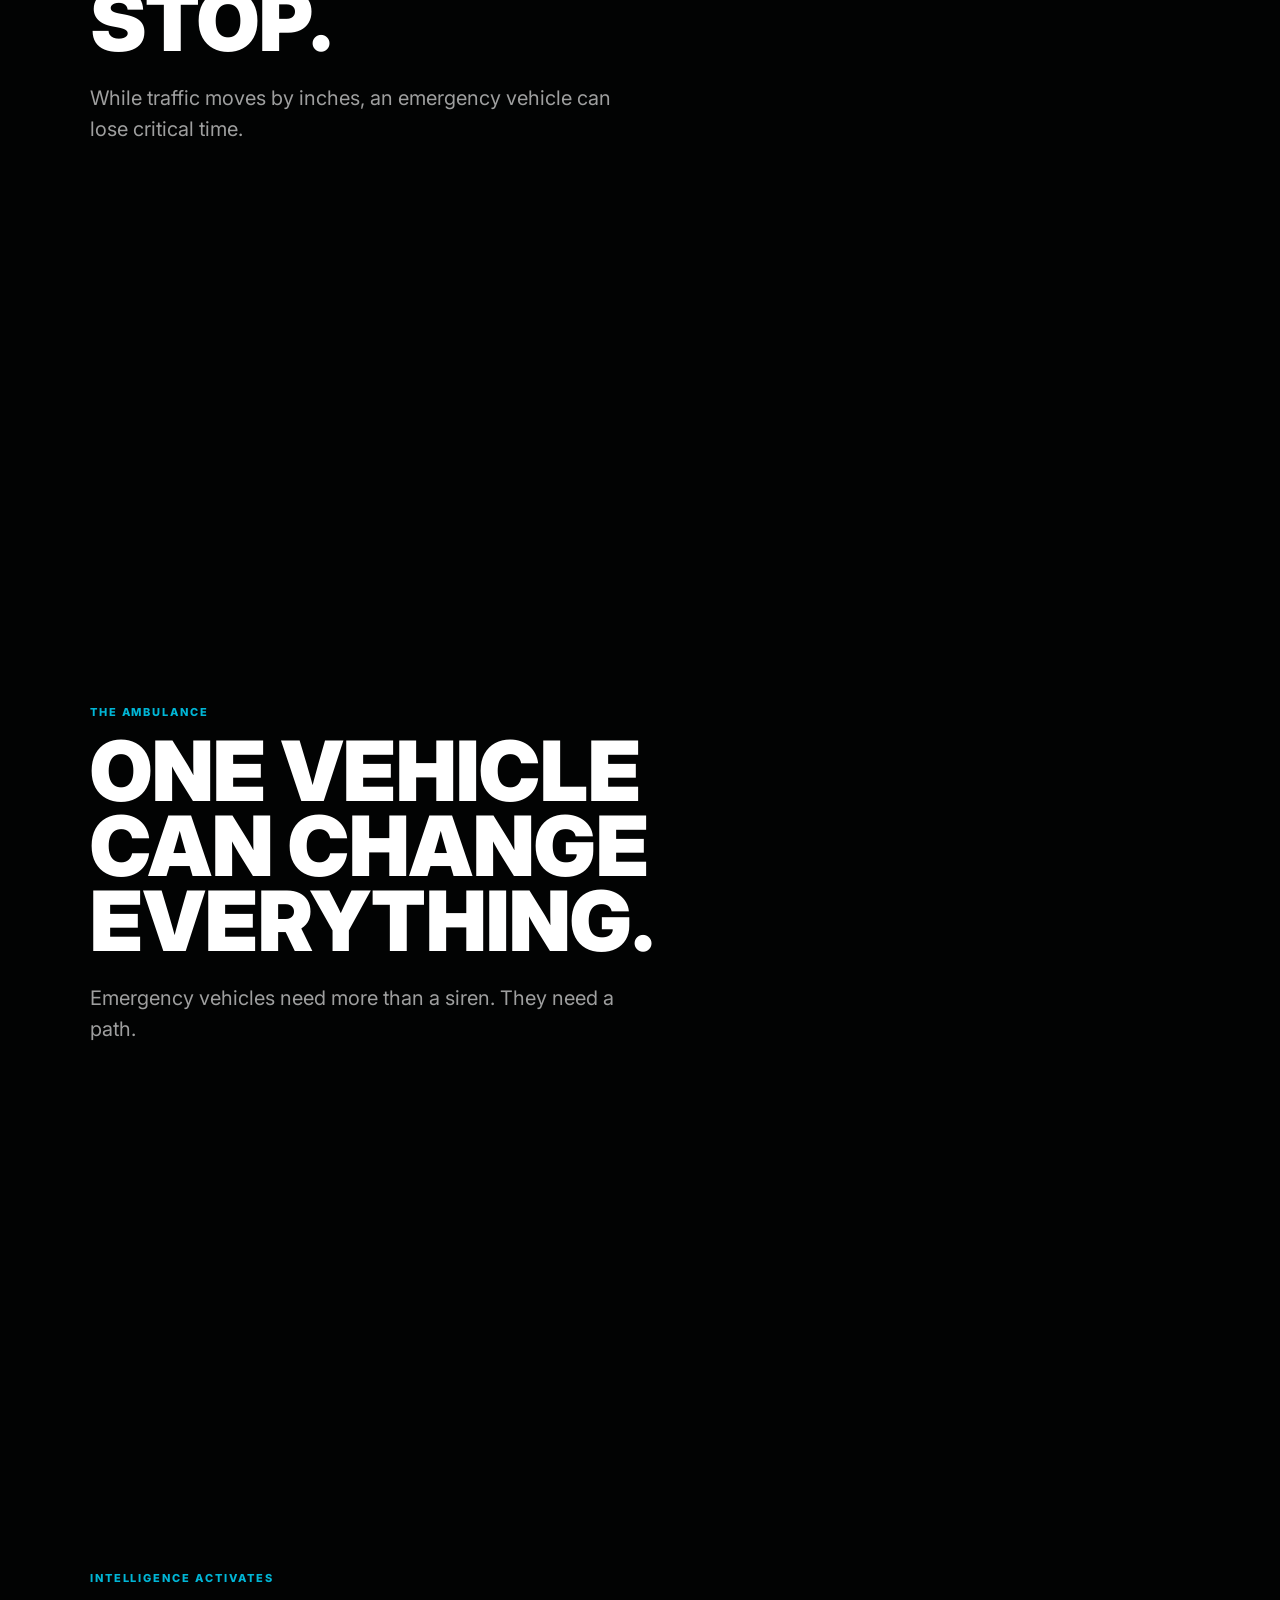
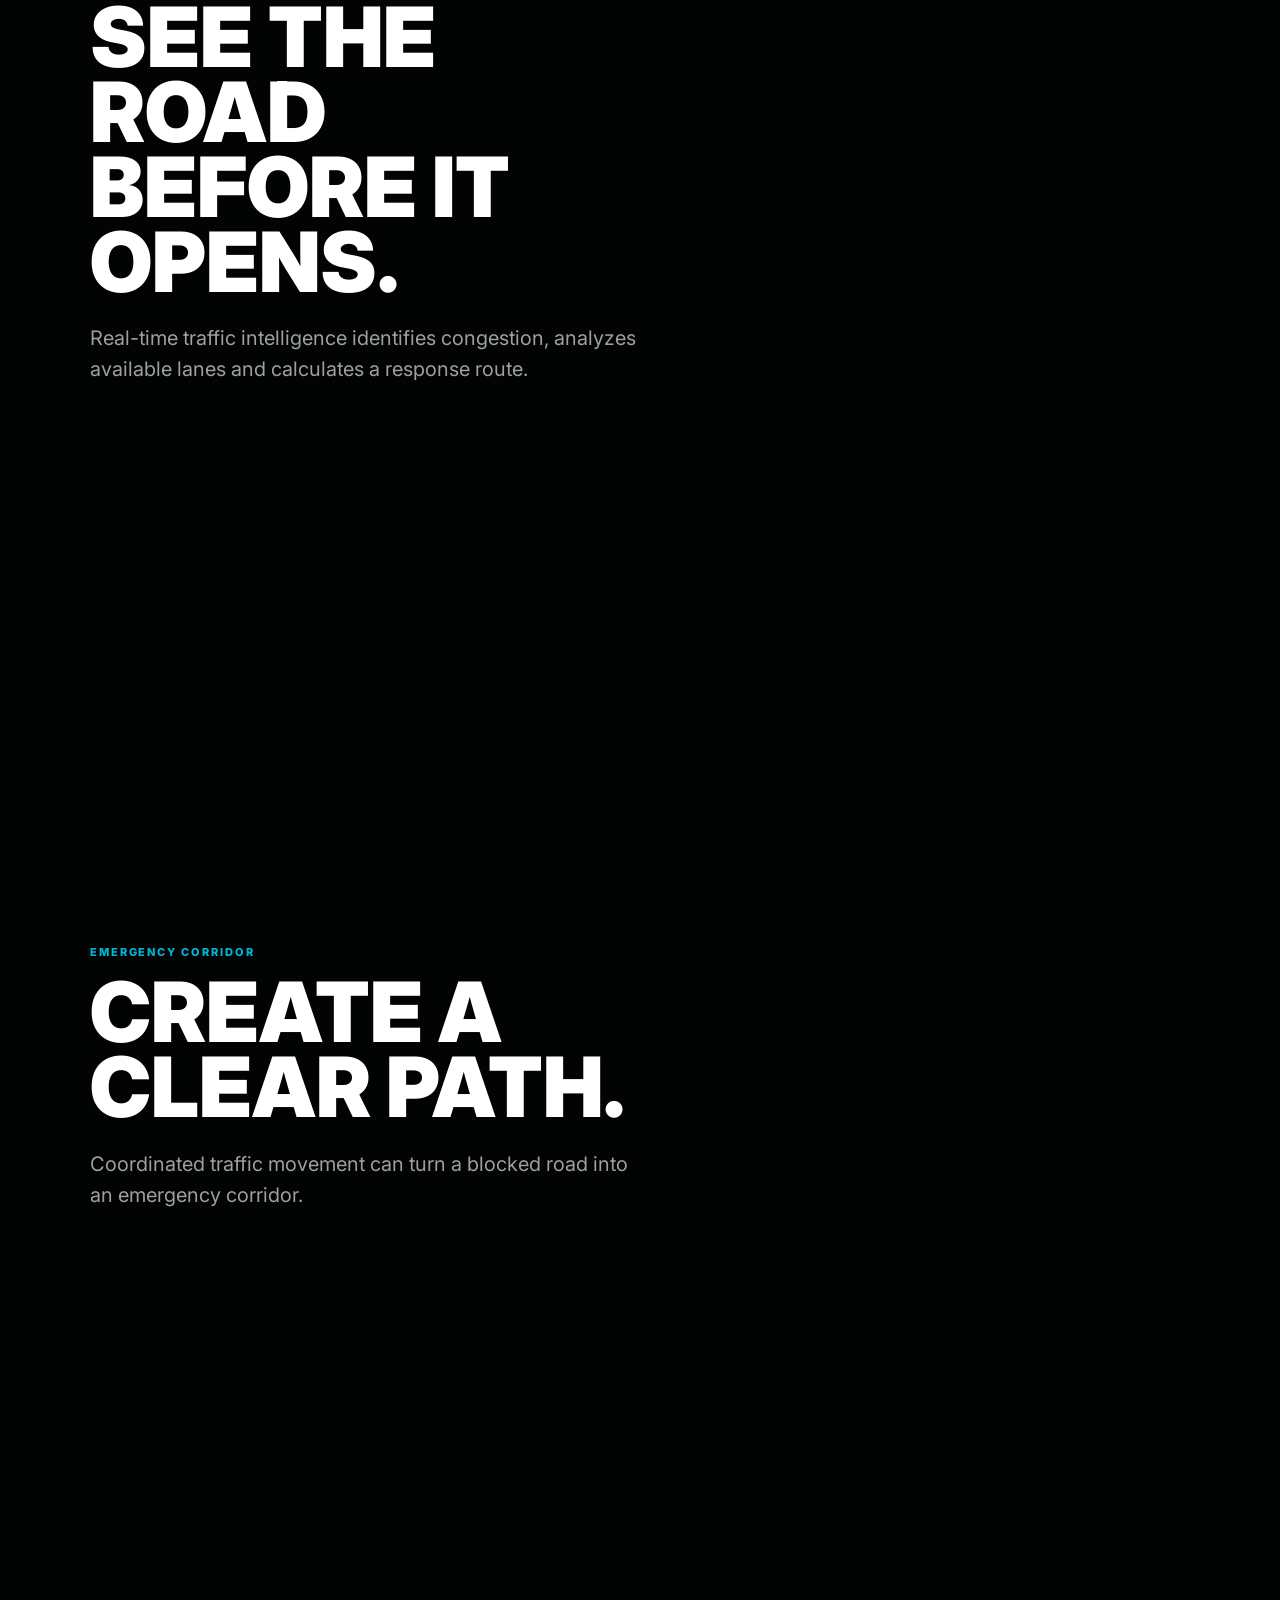
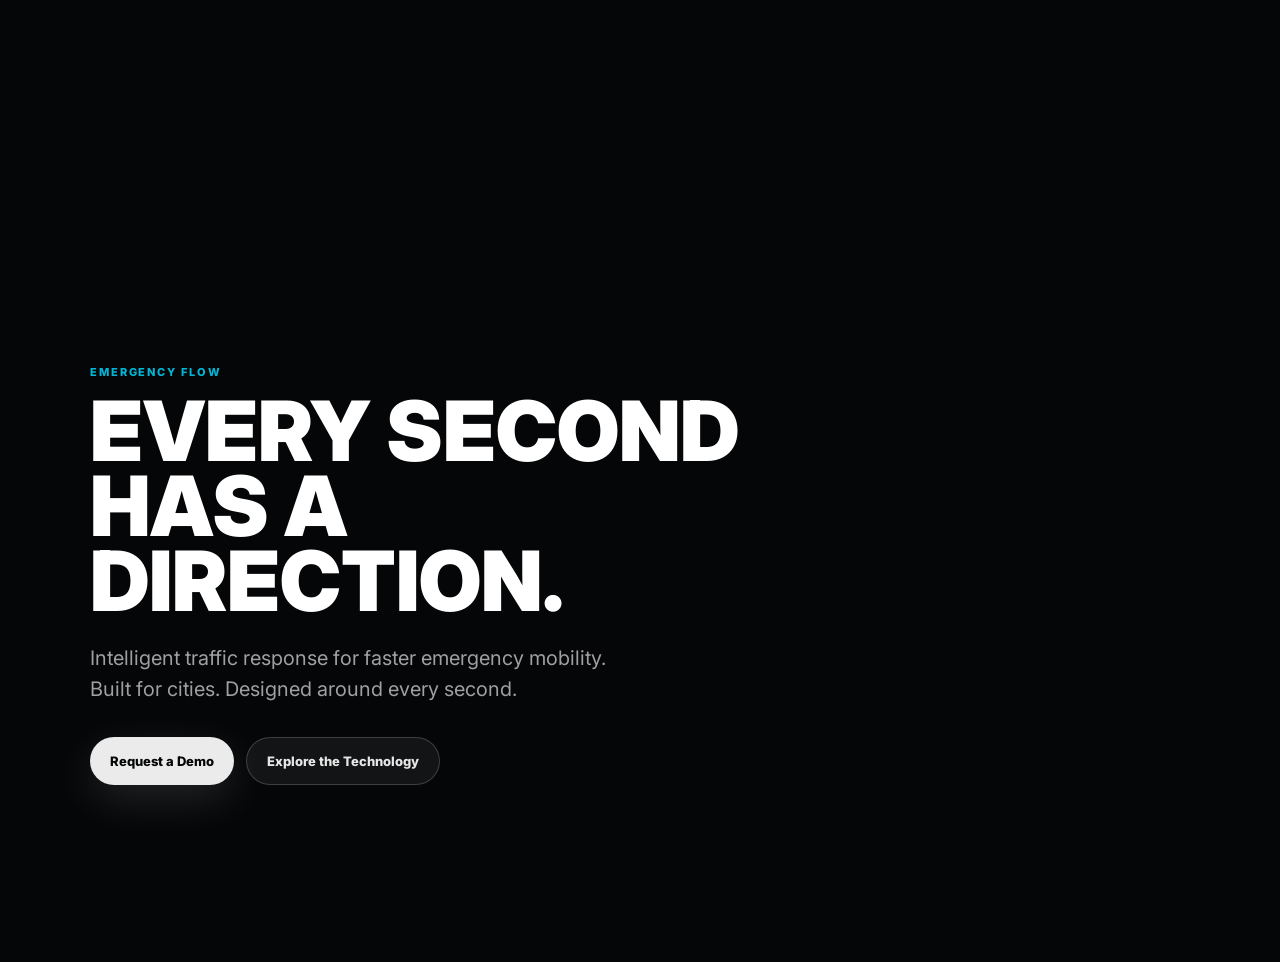
==== commit 4ff73aa4: "Add direct dashboard navigation to landing page" ====
--- a/index.html
+++ b/index.html
@@ -19,7 +19,10 @@
         <a href="#technology">Technology</a>
         <a href="#impact">Impact</a>
       </div>
-      <a class="demo-link" href="#demo">Request Demo</a>
+      <div class="nav-actions">
+        <a class="dashboard-link" href="./dashboard.html">Dashboard</a>
+        <a class="demo-link" href="#demo">Request Demo</a>
+      </div>
     </nav>
 
     <main id="top">
--- a/styles.css
+++ b/styles.css
@@ -77,6 +77,34 @@
 .nav-links a,
 .demo-link {
   transition: color 180ms ease, transform 180ms ease;
+}
+
+.nav-actions {
+  justify-self: end;
+  display: flex;
+  align-items: center;
+  gap: 8px;
+}
+
+.dashboard-link {
+  display: inline-flex;
+  align-items: center;
+  min-height: 38px;
+  padding: 0 14px;
+  border: 1px solid rgba(32, 224, 112, 0.34);
+  border-radius: 999px;
+  color: rgba(255, 255, 255, 0.86);
+  background: rgba(32, 224, 112, 0.1);
+  font-size: 12px;
+  font-weight: 700;
+  transition: color 180ms ease, border-color 180ms ease, background 180ms ease, transform 180ms ease;
+}
+
+.dashboard-link:hover {
+  color: #fff;
+  border-color: rgba(32, 224, 112, 0.7);
+  background: rgba(32, 224, 112, 0.18);
+  transform: translateY(-1px);
 }
 
 .nav-links a:hover,
@@ -501,6 +529,9 @@
   .nav-links {
     display: none;
   }
+
+  .nav-actions { gap: 5px; }
+  .dashboard-link, .demo-link { min-height: 34px; padding: 0 10px; font-size: 10px; }
 
   .story {
     width: min(100% - 32px, 520px);
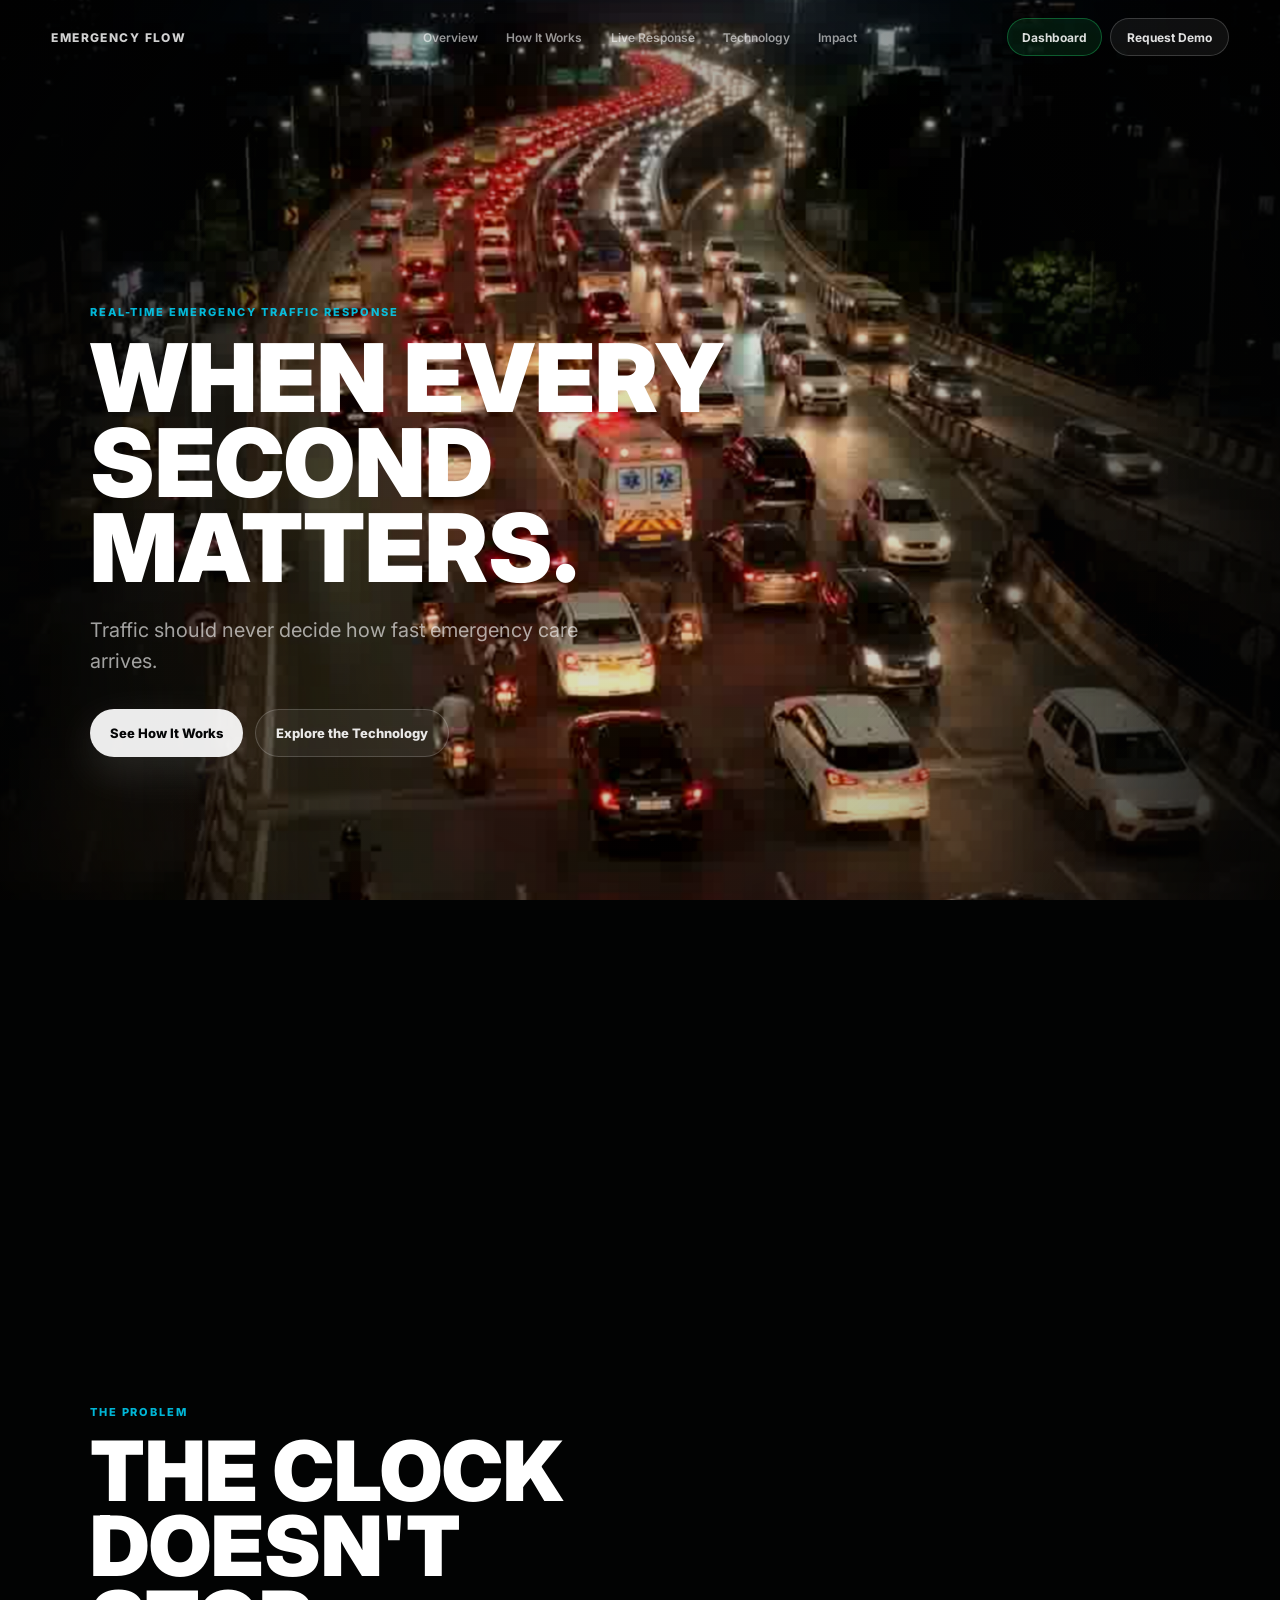
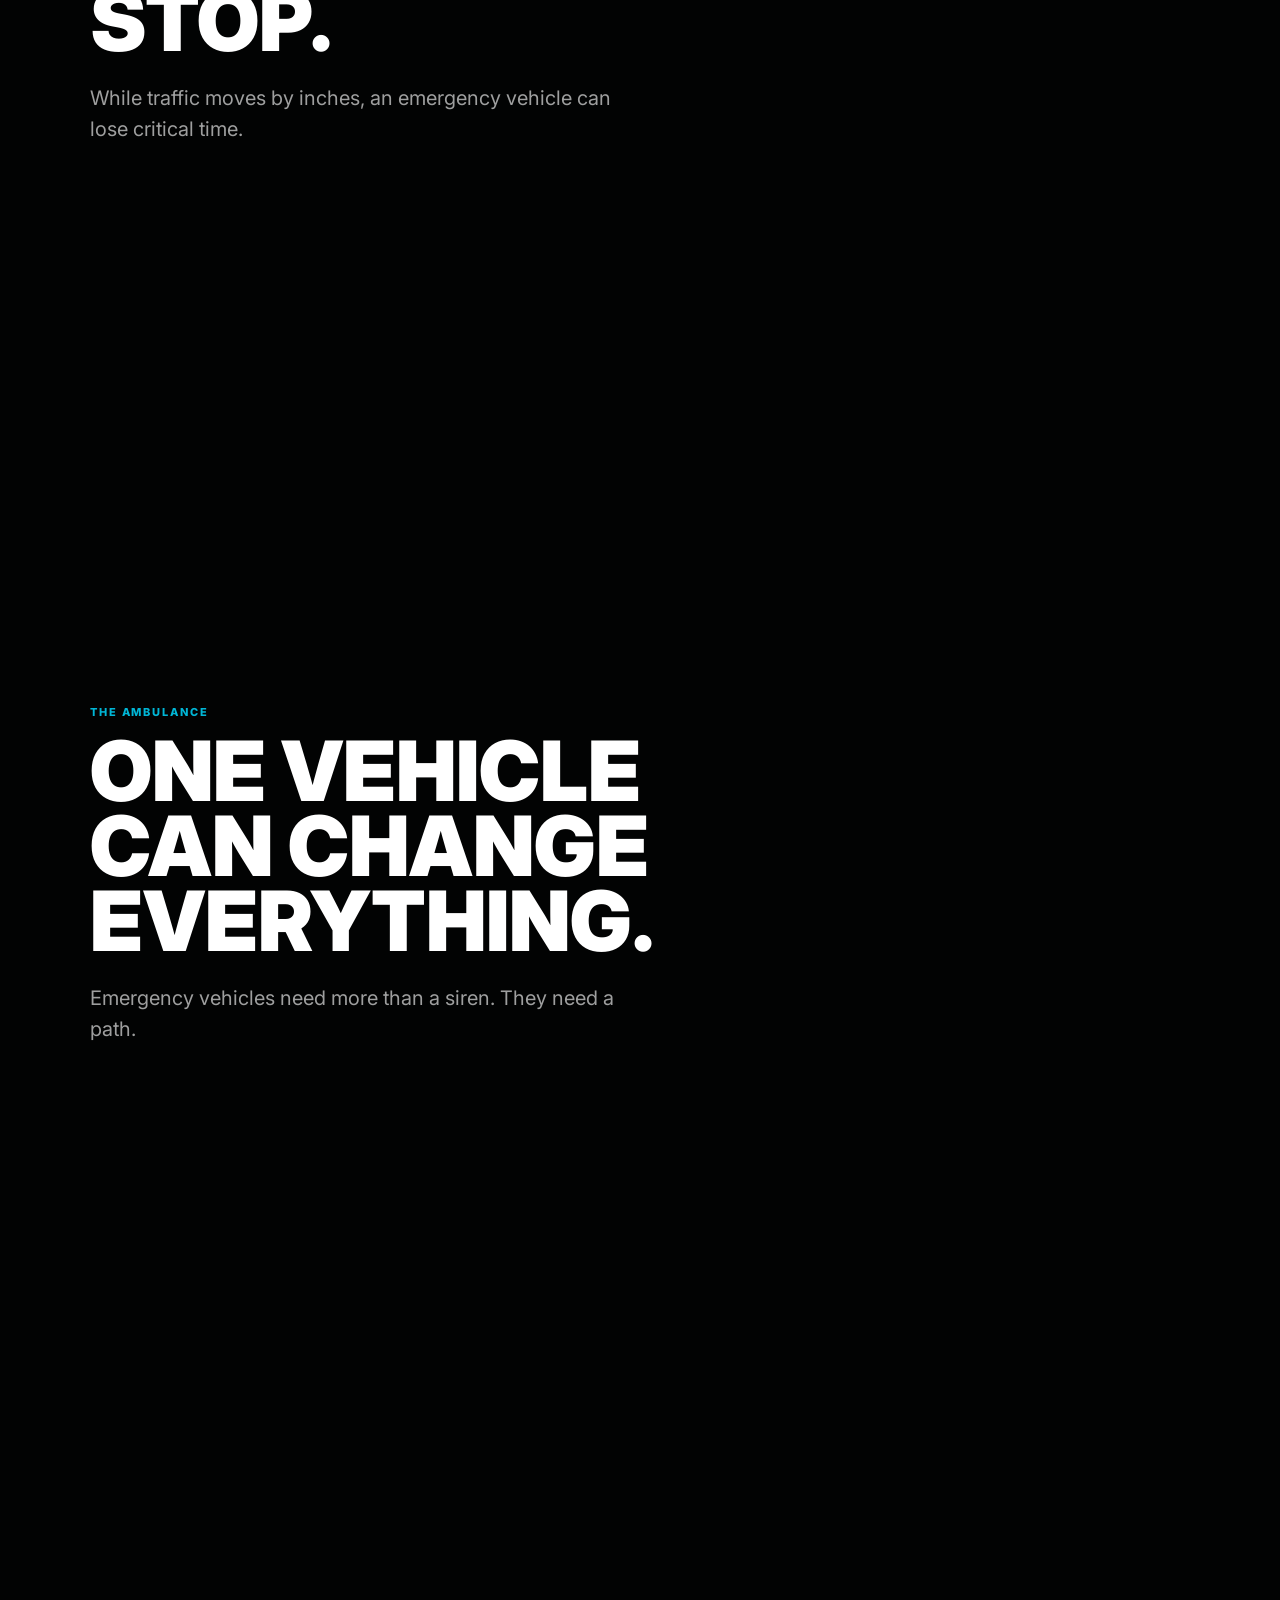
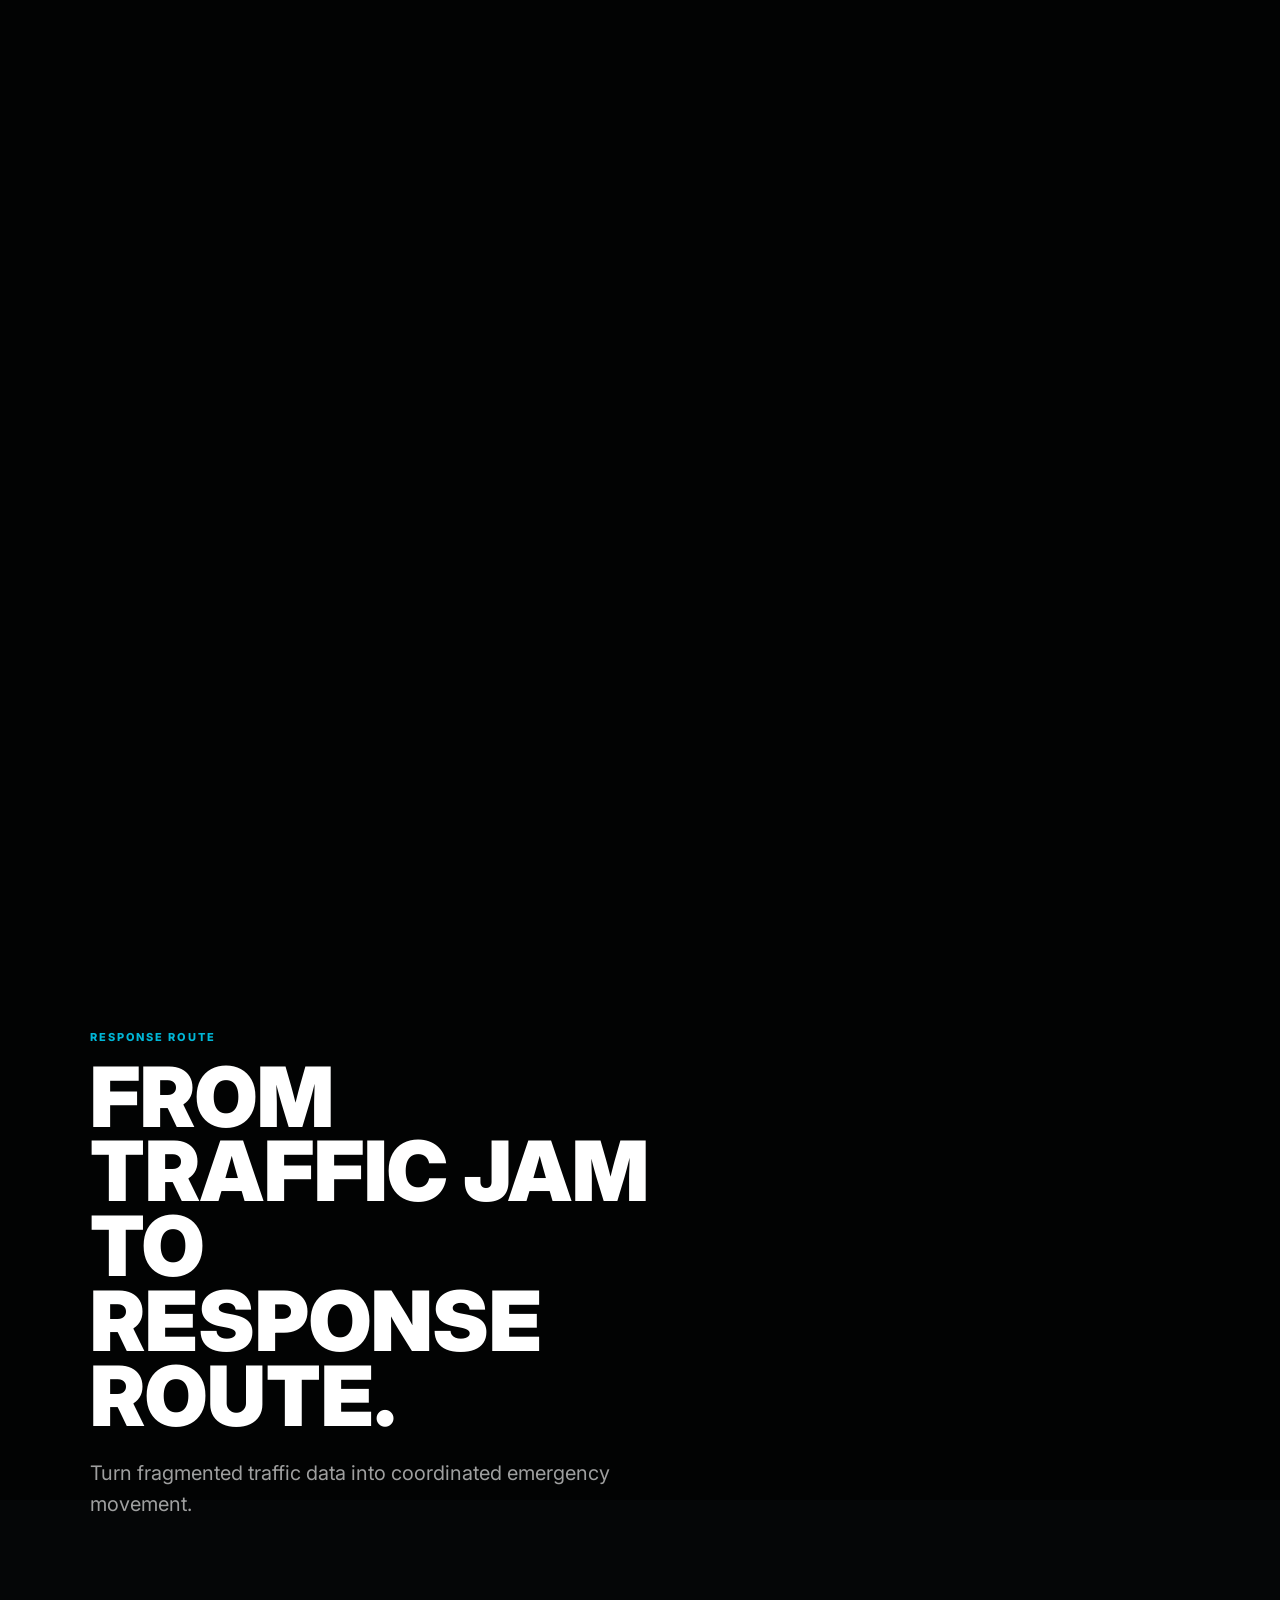
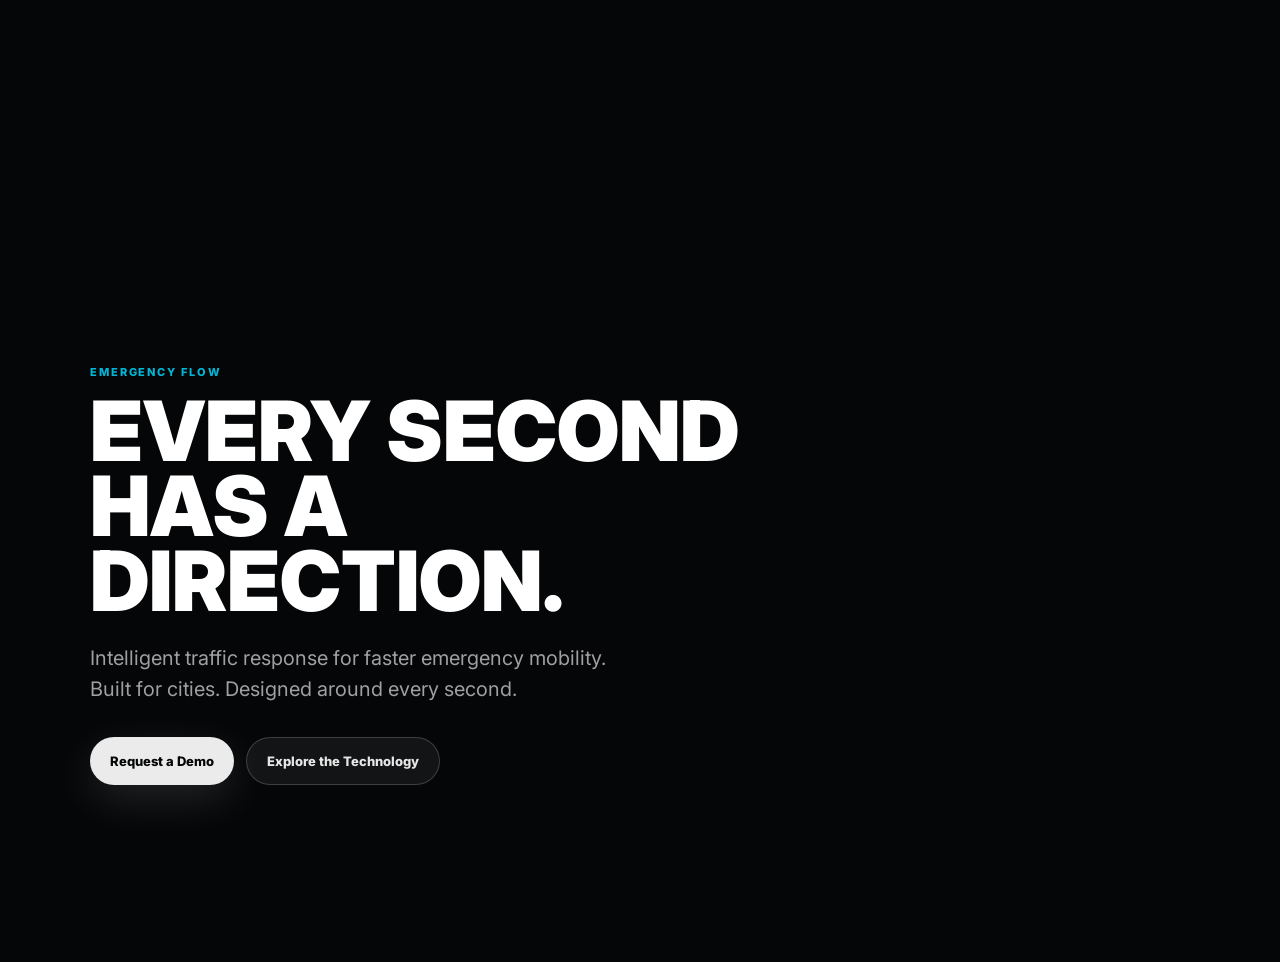
==== commit d2cb2da2: "Add branded favicon" ====
--- a/index.html
+++ b/index.html
@@ -3,6 +3,9 @@
   <head>
     <meta charset="UTF-8" />
     <meta name="viewport" content="width=device-width, initial-scale=1.0" />
+    <meta name="theme-color" content="#080a0c" />
+    <link rel="icon" type="image/png" sizes="512x512" href="./assets/favicon.png" />
+    <link rel="apple-touch-icon" href="./assets/favicon.png" />
     <title>Emergency Flow</title>
     <link rel="preconnect" href="https://fonts.googleapis.com" />
     <link rel="preconnect" href="https://fonts.gstatic.com" crossorigin />
--- a/styles.css
+++ b/styles.css
@@ -225,12 +225,14 @@
 }
 
 #routeGlow {
+  display: none;
   stroke: rgba(32, 224, 112, 0.18);
   stroke-width: 30;
   filter: blur(18px);
 }
 
 #routeLine {
+  display: none;
   stroke: rgba(32, 224, 112, 0.68);
   stroke-width: 4;
   filter: drop-shadow(0 0 10px rgba(32, 224, 112, 0.46));
